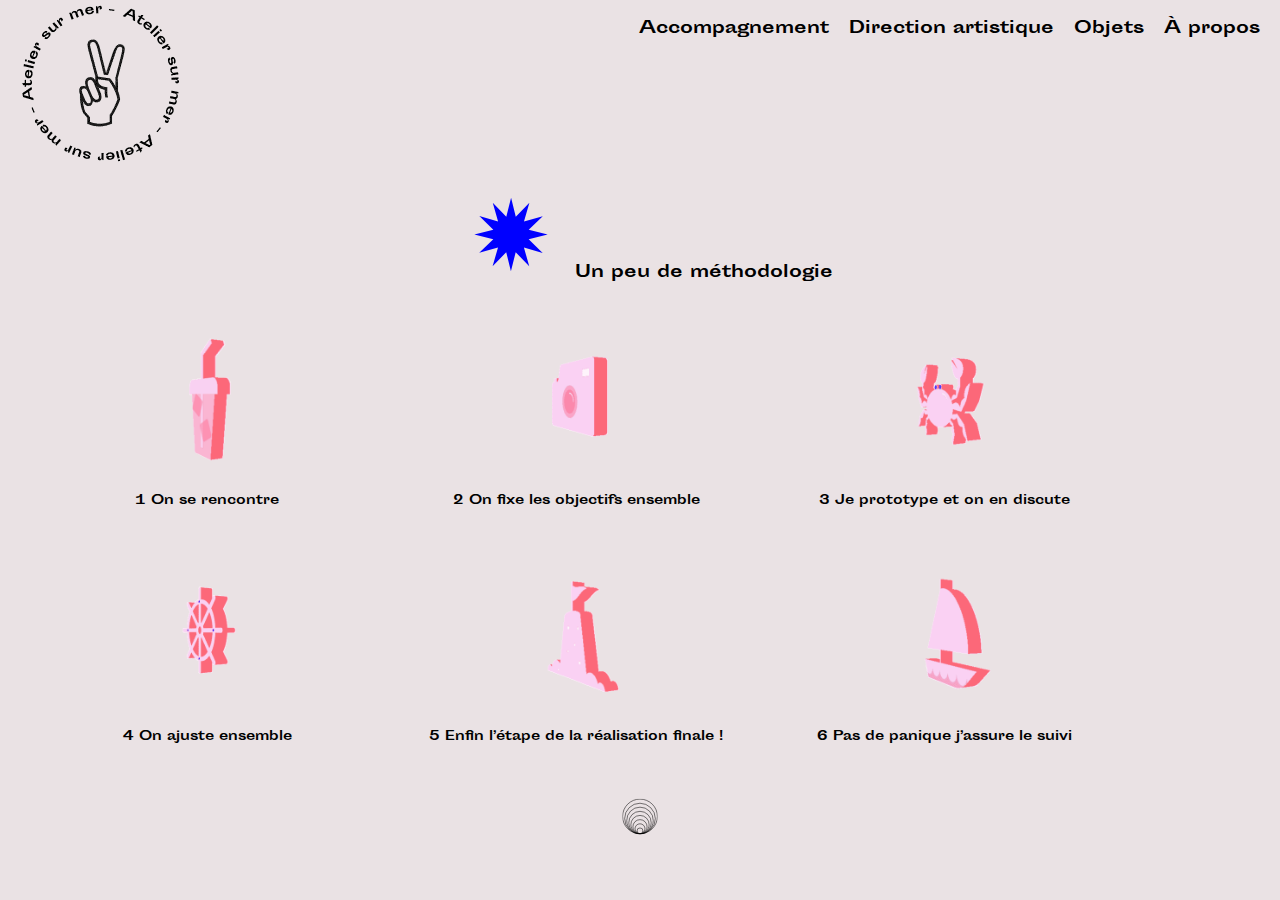
==== accompagnement.html @ bd299fdb "first commit" ====
<!DOCTYPE html>
<html lang="fr">
  <head>
    <meta charset="UTF-8" />
    <meta http-equiv="X-UA-Compatible" content="IE=edge" />
    <meta name="viewport" content="width=device-width, initial-scale=1.0" />
    <title>Atelier sur mer</title>
    <link rel="stylesheet" href="style.css" />
  </head>
  <body>
    <header class="header">
      <a href="./index.html" class="logolink"
        ><img
          src="./sources/Atelier-sur-mer/logo_2.gif"
          alt="Logo du site Atelier sur mer"
          class="logo"
      /></a>

      <ul class="menu">
        <li class="menu__lien">
          <a href="./accompagnement.html">Accompagnement</a>
        </li>
        <li class="menu__lien">
          <a href="./directionartistique.html">Direction artistique</a>
        </li>
        <li class="menu__lien"><a>Objets</a></li>
        <li class="menu__lien"><a>À propos</a></li>
      </ul>
    </header>
    <main class="content">
      <section class="accompagnement">
        <div class="accompagnement__titre">
          <img
            class="accompagnement__titre--img"
            src="./sources/etoile_bleue.svg"
            alt=""
          />
          <h1 class="accompagnement__titre--h1">Un peu de méthodologie</h1>
        </div>
        <div class="steps">
          <div class="step">
            <img
              src="./sources/rencontre.gif"
              alt="On se rencontre"
              class="step__gif"
            />
            <h2 class="step__titre">1 On se rencontre</h2>
          </div>
          <div class="step">
            <img
              src="./sources/anime_photo.gif"
              alt="On se rencontre"
              class="step__gif"
            />
            <h2 class="step__titre">2 On fixe les objectifs ensemble</h2>
          </div>
          <div class="step">
            <img
              src="./sources/prototypage.gif"
              alt="On se rencontre"
              class="step__gif"
            />
            <h2 class="step__titre">3 Je prototype et on en discute</h2>
          </div>
          <div class="step">
            <img
              src="./sources/anime_roue.gif"
              alt="On se rencontre"
              class="step__gif"
            />
            <h2 class="step__titre">4 On ajuste ensemble</h2>
          </div>
          <div class="step">
            <img
              src="./sources/realisation_finale.gif"
              alt="On se rencontre"
              class="step__gif"
            />
            <h2 class="step__titre">
              5 Enfin l’étape de la réalisation finale !
            </h2>
          </div>
          <div class="step">
            <img
              src="./sources/suivi.gif"
              alt="On se rencontre"
              class="step__gif"
            />
            <h2 class="step__titre">6 Pas de panique j’assure le suivi</h2>
          </div>
        </div>

        <div class="coquillage__footer">
          <img
            src="./sources/coquilage.svg"
            alt=""
            class="coquillage__footer--img"
          />
        </div>
      </section>
    </main>
  </body>
</html>
---- style.css ----
@font-face {
  font-family: "SportingGrotesque-Bold";
  src: url("fonts/SportingGrotesque-Bold.otf");
  src: url("fonts/SportingGrotesque-Bold.otf?#iefix") format("opentype");
  font-weight: normal;
  font-style: normal;
}

body {
  position: relative;
  font-family: "SportingGrotesque-Bold";
  margin: 0;
  padding: 0;
  background-color: #eae2e4;
  height: 100vh;
}

a {
  text-decoration: none;
  color: #000000;
}

#viewport {
  height: 100vh;
  display: -webkit-box;
  display: -ms-flexbox;
  display: flex;
  -webkit-box-orient: vertical;
  -webkit-box-direction: normal;
      -ms-flex-direction: column;
          flex-direction: column;
  -webkit-box-pack: start;
      -ms-flex-pack: start;
          justify-content: flex-start;
  -webkit-box-align: center;
      -ms-flex-align: center;
          align-items: center;
}

.header {
  width: 100%;
  display: -webkit-box;
  display: -ms-flexbox;
  display: flex;
  -webkit-box-orient: horizontal;
  -webkit-box-direction: normal;
      -ms-flex-direction: row;
          flex-direction: row;
  -webkit-box-pack: end;
      -ms-flex-pack: end;
          justify-content: flex-end;
  -webkit-box-align: start;
      -ms-flex-align: start;
          align-items: flex-start;
}

.logo {
  position: absolute;
  top: -16px;
  left: 3px;
  width: 200px;
}

.title {
  z-index: 1;
  font-size: 100px;
  line-height: 90%;
}

.menu {
  display: -webkit-box;
  display: -ms-flexbox;
  display: flex;
  -webkit-box-orient: horizontal;
  -webkit-box-direction: normal;
      -ms-flex-direction: row;
          flex-direction: row;
  -webkit-box-pack: center;
      -ms-flex-pack: center;
          justify-content: center;
  -webkit-box-align: center;
      -ms-flex-align: center;
          align-items: center;
  list-style-type: none;
}

.menu__lien {
  font-size: 16px;
  padding-right: 20px;
}

.menu__lien:hover {
  text-decoration: underline;
  cursor: pointer;
}

.introduction {
  position: relative;
  margin-top: 20px;
  display: -webkit-box;
  display: -ms-flexbox;
  display: flex;
  -webkit-box-orient: horizontal;
  -webkit-box-direction: normal;
      -ms-flex-direction: row;
          flex-direction: row;
  -webkit-box-pack: center;
      -ms-flex-pack: center;
          justify-content: center;
  -webkit-box-align: center;
      -ms-flex-align: center;
          align-items: center;
  width: 100%;
  min-height: 100vh;
}

.article-introduction {
  position: absolute;
  display: none;
  -webkit-box-orient: horizontal;
  -webkit-box-direction: reverse;
      -ms-flex-direction: row-reverse;
          flex-direction: row-reverse;
  -webkit-box-pack: justify;
      -ms-flex-pack: justify;
          justify-content: space-between;
  -webkit-box-align: start;
      -ms-flex-align: start;
          align-items: flex-start;
  z-index: 5;
  border: solid;
  color: #0000ff;
  left: 50%;
  top: 100px;
  margin-left: -292px;
  width: 584px;
  background-color: #eae2e4;
}

.short-introduction {
  font-size: 12px;
  padding: 50px;
}

.close-btn {
  width: 27px;
  margin: 10px;
}

.mer {
  color: #eae2e4;
}

.textvagues {
  width: 266px;
  position: absolute;
  top: 52px;
  right: 50px;
}

.starwave {
  height: 800px;
}

.frame {
  position: absolute;
  top: 0px;
  right: 0px;
  background-color: #13a378;
  height: 500px;
  width: 350px;
  border-top-left-radius: 175px;
  border-top-right-radius: 175px;
}

.video {
  position: absolute;
  height: 100%;
  width: 100%;
  -o-object-fit: cover;
     object-fit: cover;
  border-top-left-radius: 175px;
  border-top-right-radius: 175px;
}

#starwaveleft {
  position: absolute;
  height: 462px;
  bottom: 80px;
  left: 33px;
}

#starwaveright {
  position: absolute;
  height: 462px;
  bottom: 80px;
  right: 33px;
}

.footer {
  display: -webkit-box;
  display: -ms-flexbox;
  display: flex;
  -webkit-box-orient: horizontal;
  -webkit-box-direction: normal;
      -ms-flex-direction: row;
          flex-direction: row;
  -webkit-box-pack: justify;
      -ms-flex-pack: justify;
          justify-content: space-between;
  -webkit-box-align: center;
      -ms-flex-align: center;
          align-items: center;
  width: 100%;
}

.textfooter {
  position: relative;
  left: 42px;
  font-size: 16px;
}

.lobby {
  position: relative;
  display: -webkit-box;
  display: -ms-flexbox;
  display: flex;
  -webkit-box-orient: horizontal;
  -webkit-box-direction: normal;
      -ms-flex-direction: row;
          flex-direction: row;
  -webkit-box-pack: center;
      -ms-flex-pack: center;
          justify-content: center;
  -webkit-box-align: center;
      -ms-flex-align: center;
          align-items: center;
  width: 738.188px;
  height: 100%;
}

.coquillage {
  position: relative;
  width: 100px;
}

.underlined-text {
  text-decoration: underline;
}

.underlined-text:hover {
  cursor: pointer;
}

.sur {
  padding-left: 59px;
}

.content {
  margin-top: 114px;
  width: 100%;
  display: -webkit-box;
  display: -ms-flexbox;
  display: flex;
  -webkit-box-orient: vertical;
  -webkit-box-direction: normal;
      -ms-flex-direction: column;
          flex-direction: column;
  -webkit-box-pack: center;
      -ms-flex-pack: center;
          justify-content: center;
  -webkit-box-align: center;
      -ms-flex-align: center;
          align-items: center;
}

.projects {
  width: 85%;
  display: -webkit-box;
  display: -ms-flexbox;
  display: flex;
  -webkit-box-orient: horizontal;
  -webkit-box-direction: normal;
      -ms-flex-direction: row;
          flex-direction: row;
  -webkit-box-pack: start;
      -ms-flex-pack: start;
          justify-content: flex-start;
  -webkit-box-align: center;
      -ms-flex-align: center;
          align-items: center;
  -ms-flex-wrap: wrap;
      flex-wrap: wrap;
}

.project {
  position: relative;
  display: -webkit-box;
  display: -ms-flexbox;
  display: flex;
  -webkit-box-orient: horizontal;
  -webkit-box-direction: normal;
      -ms-flex-direction: row;
          flex-direction: row;
  -webkit-box-pack: end;
      -ms-flex-pack: end;
          justify-content: flex-end;
  -webkit-box-align: start;
      -ms-flex-align: start;
          align-items: flex-start;
  width: 48%;
  height: 250px;
  margin: 1%;
  opacity: 0;
  -webkit-transform: translateY(50%);
          transform: translateY(50%);
  -webkit-transition: all 0.7s ease-in-out;
  transition: all 0.7s ease-in-out;
}

.project__img {
  width: 100%;
  height: 100%;
  -o-object-fit: cover;
     object-fit: cover;
}

.project__pastille {
  display: none;
  position: absolute;
  top: 0;
  right: 0;
  width: 20%;
}

.accompagnement {
  width: 100%;
}

.accompagnement__titre {
  width: 100%;
  display: -webkit-box;
  display: -ms-flexbox;
  display: flex;
  -webkit-box-orient: horizontal;
  -webkit-box-direction: normal;
      -ms-flex-direction: row;
          flex-direction: row;
  -webkit-box-pack: center;
      -ms-flex-pack: center;
          justify-content: center;
  -webkit-box-align: end;
      -ms-flex-align: end;
          align-items: flex-end;
}

.accompagnement__titre--img {
  width: 10%;
}

.accompagnement__titre--h1 {
  font-size: 16px;
}

.steps {
  width: 90%;
  display: -webkit-box;
  display: -ms-flexbox;
  display: flex;
  -webkit-box-orient: horizontal;
  -webkit-box-direction: normal;
      -ms-flex-direction: row;
          flex-direction: row;
  -webkit-box-pack: center;
      -ms-flex-pack: center;
          justify-content: center;
  -webkit-box-align: center;
      -ms-flex-align: center;
          align-items: center;
  -ms-flex-wrap: wrap;
      flex-wrap: wrap;
}

.step {
  width: 30%;
  margin: 1%;
  display: -webkit-box;
  display: -ms-flexbox;
  display: flex;
  -webkit-box-orient: vertical;
  -webkit-box-direction: normal;
      -ms-flex-direction: column;
          flex-direction: column;
  -webkit-box-pack: start;
      -ms-flex-pack: start;
          justify-content: flex-start;
  -webkit-box-align: center;
      -ms-flex-align: center;
          align-items: center;
}

.step__gif {
  width: 50%;
}

.step__titre {
  font-size: 12px;
}

.coquillage__footer {
  width: 100%;
  display: -webkit-box;
  display: -ms-flexbox;
  display: flex;
  -webkit-box-orient: horizontal;
  -webkit-box-direction: normal;
      -ms-flex-direction: row;
          flex-direction: row;
  -webkit-box-pack: center;
      -ms-flex-pack: center;
          justify-content: center;
  -webkit-box-align: center;
      -ms-flex-align: center;
          align-items: center;
}

.coquillage__footer--img {
  width: 100px;
}
/*# sourceMappingURL=style.css.map */
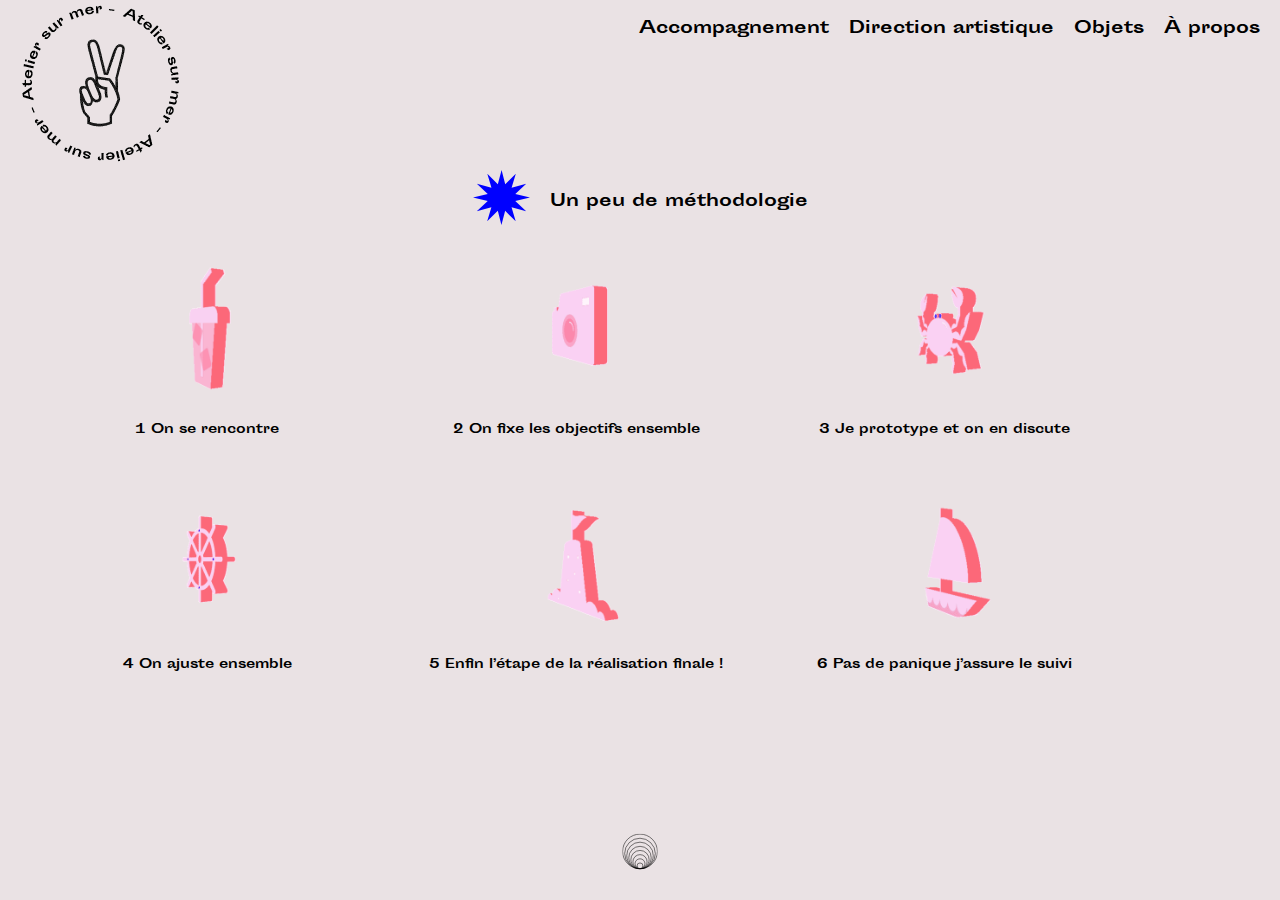
==== commit 60a837bf: "Page d'acceuil finalisée et animation des pages projets en cours" ====
--- a/accompagnement.html
+++ b/accompagnement.html
@@ -7,7 +7,7 @@
     <title>Atelier sur mer</title>
     <link rel="stylesheet" href="style.css" />
   </head>
-  <body>
+  <body class="body-lobby">
     <header class="header">
       <a href="./index.html" class="logolink"
         ><img
@@ -24,7 +24,7 @@
           <a href="./directionartistique.html">Direction artistique</a>
         </li>
         <li class="menu__lien"><a>Objets</a></li>
-        <li class="menu__lien"><a>À propos</a></li>
+        <li class="menu__lien"><a href="./a_propos.html">À propos</a></li>
       </ul>
     </header>
     <main class="content">
--- a/style.css
+++ b/style.css
@@ -6,13 +6,75 @@
   font-style: normal;
 }
 
+@-webkit-keyframes video {
+  0% {
+    width: 0px;
+    border-top-left-radius: none;
+    border-top-right-radius: none;
+  }
+  100% {
+    width: 350px;
+    border-top-left-radius: 175px;
+    border-top-right-radius: 175px;
+  }
+}
+
+@keyframes video {
+  0% {
+    width: 0px;
+    border-top-left-radius: none;
+    border-top-right-radius: none;
+  }
+  100% {
+    width: 350px;
+    border-top-left-radius: 175px;
+    border-top-right-radius: 175px;
+  }
+}
+
+@-webkit-keyframes title {
+  0% {
+    display: none;
+    opacity: 0;
+  }
+  50% {
+    display: none;
+    opacity: 0;
+  }
+  100% {
+    display: -webkit-box;
+    display: flex;
+    opacity: 1;
+  }
+}
+
+@keyframes title {
+  0% {
+    display: none;
+    opacity: 0;
+  }
+  50% {
+    display: none;
+    opacity: 0;
+  }
+  100% {
+    display: -webkit-box;
+    display: -ms-flexbox;
+    display: flex;
+    opacity: 1;
+  }
+}
+
 body {
   position: relative;
   font-family: "SportingGrotesque-Bold";
   margin: 0;
   padding: 0;
   background-color: #eae2e4;
-  height: 100vh;
+}
+
+.body-lobby {
+  height: 100%;
 }
 
 a {
@@ -39,6 +101,7 @@
 
 .header {
   width: 100%;
+  height: 170px;
   display: -webkit-box;
   display: -ms-flexbox;
   display: flex;
@@ -65,6 +128,12 @@
   z-index: 1;
   font-size: 100px;
   line-height: 90%;
+  -webkit-animation: title 6s;
+          animation: title 6s;
+}
+
+.blue_star {
+  width: 79px;
 }
 
 .menu {
@@ -95,23 +164,21 @@
 }
 
 .introduction {
-  position: relative;
-  margin-top: 20px;
-  display: -webkit-box;
-  display: -ms-flexbox;
-  display: flex;
-  -webkit-box-orient: horizontal;
-  -webkit-box-direction: normal;
-      -ms-flex-direction: row;
-          flex-direction: row;
-  -webkit-box-pack: center;
-      -ms-flex-pack: center;
-          justify-content: center;
-  -webkit-box-align: center;
-      -ms-flex-align: center;
-          align-items: center;
-  width: 100%;
-  min-height: 100vh;
+  display: -webkit-box;
+  display: -ms-flexbox;
+  display: flex;
+  -webkit-box-orient: horizontal;
+  -webkit-box-direction: normal;
+      -ms-flex-direction: row;
+          flex-direction: row;
+  -webkit-box-pack: center;
+      -ms-flex-pack: center;
+          justify-content: center;
+  -webkit-box-align: center;
+      -ms-flex-align: center;
+          align-items: center;
+  width: 100%;
+  height: 800px;
 }
 
 .article-introduction {
@@ -131,7 +198,7 @@
   border: solid;
   color: #0000ff;
   left: 50%;
-  top: 100px;
+  top: 20%;
   margin-left: -292px;
   width: 584px;
   background-color: #eae2e4;
@@ -147,15 +214,19 @@
   margin: 10px;
 }
 
+.close-btn:hover {
+  cursor: pointer;
+}
+
 .mer {
   color: #eae2e4;
 }
 
 .textvagues {
-  width: 266px;
-  position: absolute;
-  top: 52px;
-  right: 50px;
+  width: 262px;
+  position: absolute;
+  top: 20%;
+  right: 49px;
 }
 
 .starwave {
@@ -166,11 +237,13 @@
   position: absolute;
   top: 0px;
   right: 0px;
-  background-color: #13a378;
-  height: 500px;
+  background-color: transparent;
+  height: 646px;
   width: 350px;
   border-top-left-radius: 175px;
   border-top-right-radius: 175px;
+  -webkit-animation: video 2s;
+          animation: video 2s;
 }
 
 .video {
@@ -181,6 +254,8 @@
      object-fit: cover;
   border-top-left-radius: 175px;
   border-top-right-radius: 175px;
+  -webkit-animation: video 4s;
+          animation: video 4s;
 }
 
 #starwaveleft {
@@ -197,7 +272,9 @@
   right: 33px;
 }
 
-.footer {
+.footer-lobby {
+  position: fixed;
+  bottom: 0px;
   display: -webkit-box;
   display: -ms-flexbox;
   display: flex;
@@ -214,6 +291,23 @@
   width: 100%;
 }
 
+.footer {
+  display: -webkit-box;
+  display: -ms-flexbox;
+  display: flex;
+  -webkit-box-orient: horizontal;
+  -webkit-box-direction: normal;
+      -ms-flex-direction: row;
+          flex-direction: row;
+  -webkit-box-pack: justify;
+      -ms-flex-pack: justify;
+          justify-content: space-between;
+  -webkit-box-align: center;
+      -ms-flex-align: center;
+          align-items: center;
+  width: 100%;
+}
+
 .textfooter {
   position: relative;
   left: 42px;
@@ -235,13 +329,14 @@
   -webkit-box-align: center;
       -ms-flex-align: center;
           align-items: center;
-  width: 738.188px;
+  width: 812.188px;
   height: 100%;
 }
 
 .coquillage {
   position: relative;
-  width: 100px;
+  right: 5px;
+  width: 43px;
 }
 
 .underlined-text {
@@ -253,11 +348,10 @@
 }
 
 .sur {
-  padding-left: 59px;
+  padding-left: 142px;
 }
 
 .content {
-  margin-top: 114px;
   width: 100%;
   display: -webkit-box;
   display: -ms-flexbox;
@@ -283,9 +377,8 @@
   -webkit-box-direction: normal;
       -ms-flex-direction: row;
           flex-direction: row;
-  -webkit-box-pack: start;
-      -ms-flex-pack: start;
-          justify-content: flex-start;
+  -ms-flex-pack: distribute;
+      justify-content: space-around;
   -webkit-box-align: center;
       -ms-flex-align: center;
           align-items: center;
@@ -308,7 +401,7 @@
   -webkit-box-align: start;
       -ms-flex-align: start;
           align-items: flex-start;
-  width: 48%;
+  width: 100%;
   height: 250px;
   margin: 1%;
   opacity: 0;
@@ -333,6 +426,10 @@
   width: 20%;
 }
 
+.projects__liens {
+  width: 48%;
+}
+
 .accompagnement {
   width: 100%;
 }
@@ -355,11 +452,12 @@
 }
 
 .accompagnement__titre--img {
-  width: 10%;
+  width: 57px;
 }
 
 .accompagnement__titre--h1 {
   font-size: 16px;
+  margin-left: 20px;
 }
 
 .steps {
@@ -408,6 +506,8 @@
 }
 
 .coquillage__footer {
+  position: fixed;
+  bottom: 0px;
   width: 100%;
   display: -webkit-box;
   display: -ms-flexbox;
@@ -427,4 +527,315 @@
 .coquillage__footer--img {
   width: 100px;
 }
+
+.project_picture {
+  width: 100%;
+  -o-object-fit: cover;
+     object-fit: cover;
+}
+
+.project_picture__with_frame {
+  width: 95%;
+  margin: 20px 0px;
+}
+
+.project_picture__left {
+  width: 100%;
+}
+
+.project_picture__right {
+  width: 100%;
+}
+
+.project_picture__front {
+  width: 100%;
+  -o-object-fit: cover;
+     object-fit: cover;
+  z-index: 3;
+}
+
+.frame-left {
+  width: 45%;
+  height: 100%;
+}
+
+.frame-right {
+  width: 45%;
+  height: 100%;
+}
+
+.project_video {
+  width: 100%;
+  -o-object-fit: cover;
+     object-fit: cover;
+}
+
+.project_video__with_frame {
+  width: 95%;
+  margin: 20px 0px;
+  -o-object-fit: fill;
+     object-fit: fill;
+}
+
+.section_summary {
+  display: -webkit-box;
+  display: -ms-flexbox;
+  display: flex;
+  -webkit-box-orient: vertical;
+  -webkit-box-direction: normal;
+      -ms-flex-direction: column;
+          flex-direction: column;
+  -webkit-box-pack: center;
+      -ms-flex-pack: center;
+          justify-content: center;
+  -webkit-box-align: center;
+      -ms-flex-align: center;
+          align-items: center;
+  background-color: black;
+  width: 100%;
+  height: 500px;
+}
+
+.section_summary__title {
+  color: white;
+  font-size: 16px;
+}
+
+.section_summary__date {
+  color: white;
+  font-size: 12px;
+}
+
+.section_summary__description {
+  color: white;
+  font-size: 8px;
+  margin-top: 50px;
+  text-align: center;
+  width: 70%;
+}
+
+.section_summary__description {
+  color: white;
+  font-size: 10px;
+  margin-top: 50px;
+  text-align: center;
+  width: 70%;
+}
+
+.section_summary__work {
+  color: white;
+  font-size: 12px;
+  margin: 0px;
+  text-align: center;
+  width: 70%;
+}
+
+.a_propos {
+  width: 100%;
+  display: -webkit-box;
+  display: -ms-flexbox;
+  display: flex;
+  -webkit-box-orient: horizontal;
+  -webkit-box-direction: normal;
+      -ms-flex-direction: row;
+          flex-direction: row;
+  -webkit-box-pack: center;
+      -ms-flex-pack: center;
+          justify-content: center;
+  -webkit-box-align: center;
+      -ms-flex-align: center;
+          align-items: center;
+}
+
+.photo_julie {
+  width: 433px;
+}
+
+.paragraphe_a_propos {
+  color: #0000ff;
+  font-size: 12px;
+}
+
+.projet_picto {
+  width: 137px;
+}
+
+.animation_grand_bain2 {
+  position: relative;
+  display: -webkit-box;
+  display: -ms-flexbox;
+  display: flex;
+  -webkit-box-orient: horizontal;
+  -webkit-box-direction: normal;
+      -ms-flex-direction: row;
+          flex-direction: row;
+  -webkit-box-pack: start;
+      -ms-flex-pack: start;
+          justify-content: flex-start;
+  -webkit-box-align: center;
+      -ms-flex-align: center;
+          align-items: center;
+  width: 100%;
+  height: 1000px;
+  background-color: #000000;
+}
+
+.picture_animated1 {
+  width: 600px;
+  padding-left: 50px;
+}
+
+.picture_animated2 {
+  position: absolute;
+  width: 350px;
+  top: 100px;
+  left: 694px;
+}
+
+.picture_animated3 {
+  position: absolute;
+  width: 571px;
+  bottom: -70px;
+  right: -117px;
+}
+
+.picture_animated4 {
+  position: absolute;
+  width: 500px;
+  bottom: -35px;
+  right: -35px;
+}
+
+.picture_frame {
+  display: -webkit-box;
+  display: -ms-flexbox;
+  display: flex;
+  -webkit-box-orient: horizontal;
+  -webkit-box-direction: normal;
+      -ms-flex-direction: row;
+          flex-direction: row;
+  -webkit-box-pack: center;
+      -ms-flex-pack: center;
+          justify-content: center;
+  -webkit-box-align: center;
+      -ms-flex-align: center;
+          align-items: center;
+  width: 100%;
+}
+
+.picture_frame__doublepics {
+  display: -webkit-box;
+  display: -ms-flexbox;
+  display: flex;
+  -webkit-box-orient: horizontal;
+  -webkit-box-direction: normal;
+      -ms-flex-direction: row;
+          flex-direction: row;
+  -ms-flex-pack: distribute;
+      justify-content: space-around;
+  -webkit-box-align: center;
+      -ms-flex-align: center;
+          align-items: center;
+  width: 100%;
+}
+
+.double_pictures_frame {
+  display: -webkit-box;
+  display: -ms-flexbox;
+  display: flex;
+  -webkit-box-orient: horizontal;
+  -webkit-box-direction: normal;
+      -ms-flex-direction: row;
+          flex-direction: row;
+  -webkit-box-pack: space-evenly;
+      -ms-flex-pack: space-evenly;
+          justify-content: space-evenly;
+  -webkit-box-align: center;
+      -ms-flex-align: center;
+          align-items: center;
+  width: 100%;
+}
+
+.frame_for_landscape {
+  position: relative;
+}
+
+.animation_landscape {
+  position: absolute;
+  z-index: 2;
+  bottom: -128px;
+  left: 0px;
+  width: 100%;
+}
+
+.animation-frame {
+  overflow: hidden;
+  position: relative;
+  display: -webkit-box;
+  display: -ms-flexbox;
+  display: flex;
+  -webkit-box-orient: horizontal;
+  -webkit-box-direction: normal;
+      -ms-flex-direction: row;
+          flex-direction: row;
+  -webkit-box-pack: start;
+      -ms-flex-pack: start;
+          justify-content: flex-start;
+  -webkit-box-align: center;
+      -ms-flex-align: center;
+          align-items: center;
+  width: 100%;
+  height: 885px;
+}
+
+.project_picture_absolute {
+  width: 310.99px;
+  height: 465.573px;
+  padding-left: 40px;
+}
+
+.project_picture_absolute2 {
+  position: relative;
+  top: -164px;
+  width: 100%;
+  z-index: 1;
+}
+
+.project_picture_absolute3 {
+  position: relative;
+  top: -164px;
+  right: 50px;
+  width: 100%;
+  z-index: 1;
+}
+
+.swim_frame {
+  position: absolute;
+  height: 465.573px;
+}
+
+.photograph {
+  display: -webkit-box;
+  display: -ms-flexbox;
+  display: flex;
+  -webkit-box-orient: horizontal;
+  -webkit-box-direction: normal;
+      -ms-flex-direction: row;
+          flex-direction: row;
+  -webkit-box-pack: end;
+      -ms-flex-pack: end;
+          justify-content: flex-end;
+  -webkit-box-align: center;
+      -ms-flex-align: center;
+          align-items: center;
+  width: 100%;
+}
+
+.photograph__text {
+  display: block;
+  width: 100%;
+  font-size: 12px;
+  text-align: end;
+  padding-right: 20px;
+}
 /*# sourceMappingURL=style.css.map */